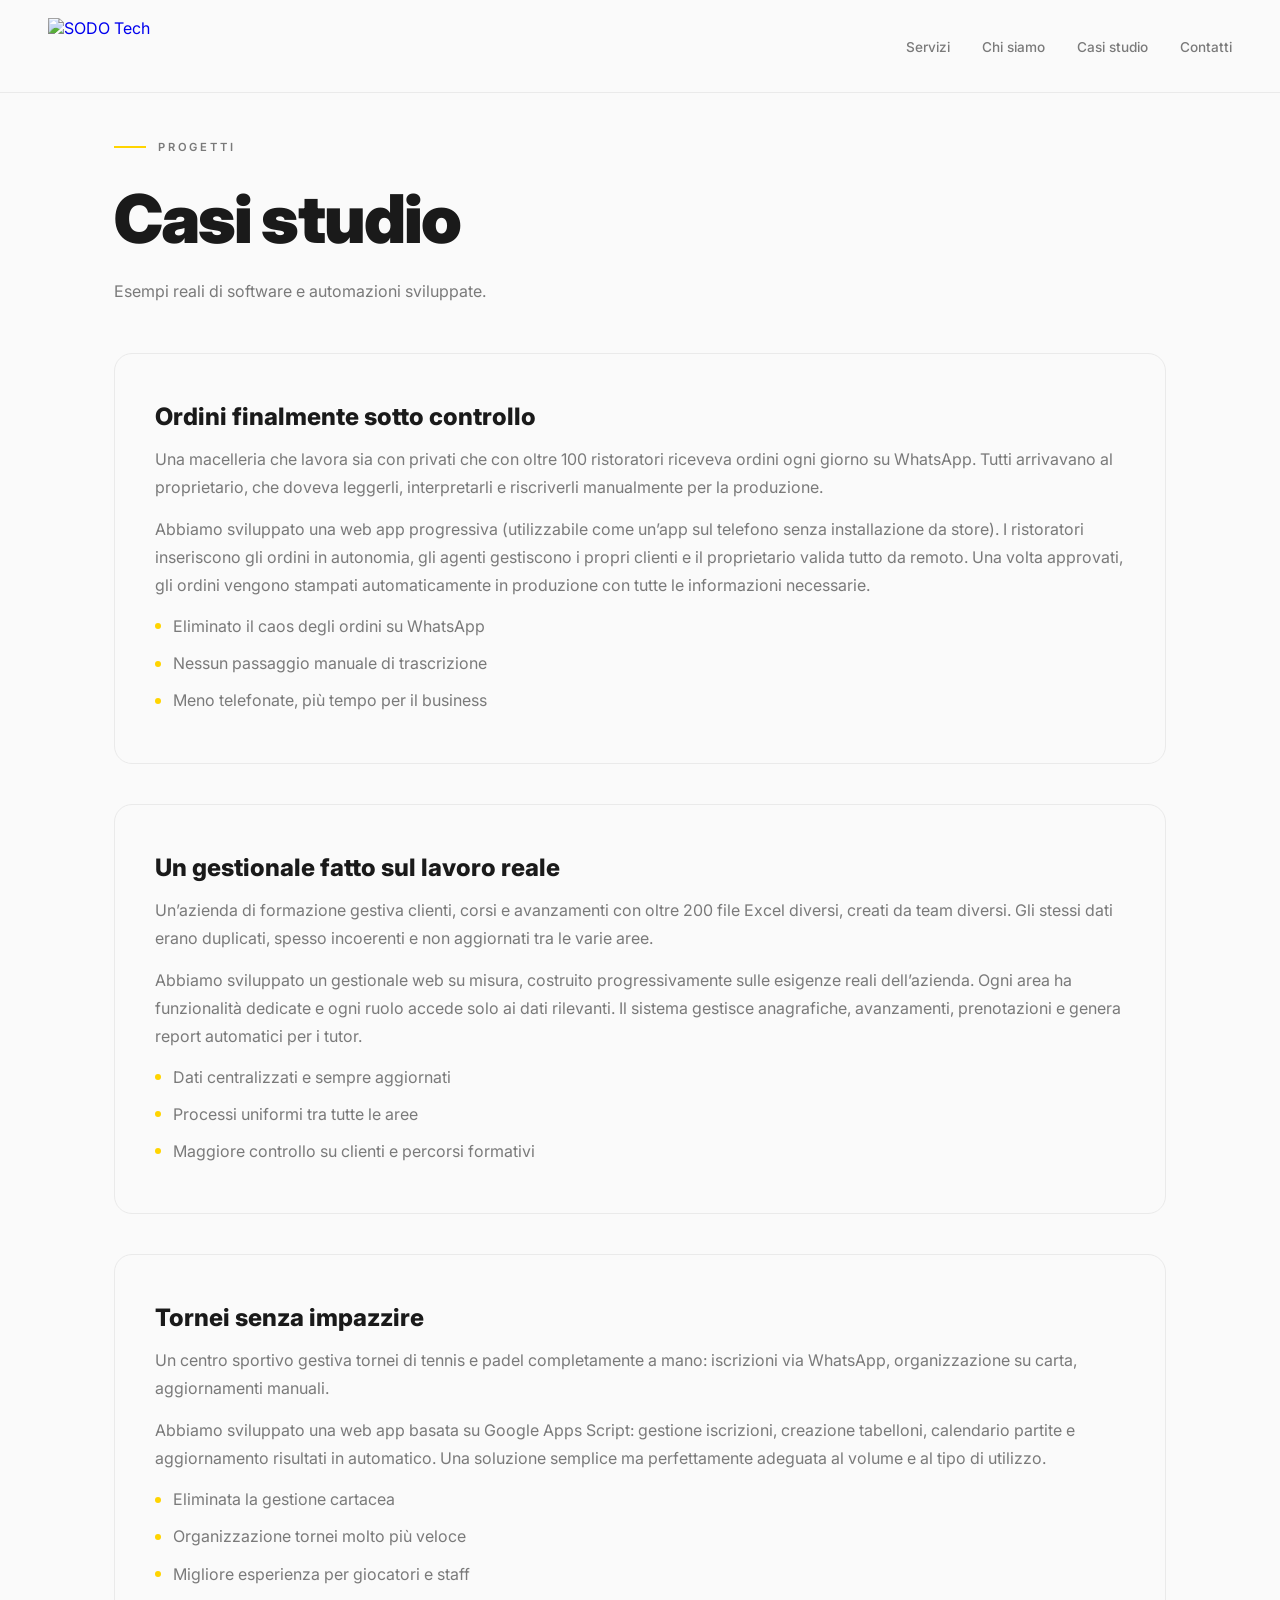
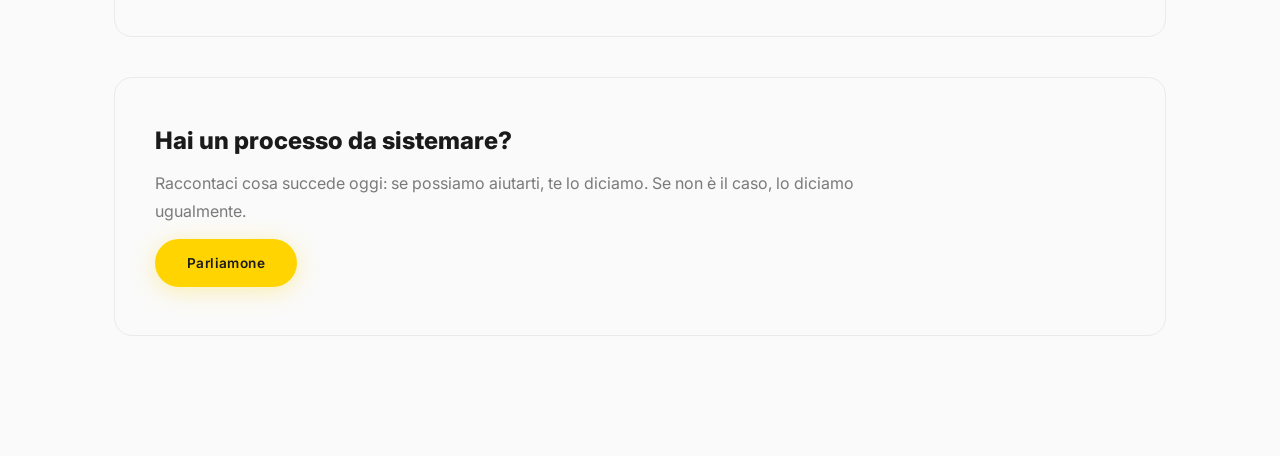
==== casi-studio.html @ fea31b79 "Add files via upload" ====
﻿<!DOCTYPE html>
<html lang="it">

<head>
    <meta charset="UTF-8" />
    <meta name="viewport" content="width=device-width, initial-scale=1.0" />
    <title>Casi studio — SODO Tech</title>
    <meta name="description" content="Esempi reali di software e automazioni SODO Tech: gestione ordini, reportistica automatica e flussi su misura." />
    <meta property="og:title" content="Casi studio — SODO Tech" />
    <meta property="og:description" content="Progetti concreti: web app per ordini, automazioni report e soluzioni cucite sul processo." />
    <meta property="og:type" content="website" />
    <meta property="og:locale" content="it_IT" />
    <meta name="theme-color" content="#FFD400" />
    <link rel="stylesheet" href="style.css" />
</head>

<body>

    <div class="cursor" id="cursor"></div>
    <div class="cursor-ring" id="cursorRing"></div>

    <nav>
        <a href="index.html" class="logo">
            <img src="https://i.imgur.com/THmPoYC.png" alt="SODO Tech" />
        </a>

        <ul class="nav-links">
            <li><a href="servizi.html">Servizi</a></li>
            <li><a href="chisiamo.html">Chi siamo</a></li>
            <li><a href="casi-studio.html">Casi studio</a></li>
            <li><a href="index.html#cta">Contatti</a></li>
        </ul>

        <div class="menu-toggle" id="menuToggle">
            <span></span>
            <span></span>
        </div>
    </nav>

    <div class="mobile-menu" id="mobileMenu">
        <a href="servizi.html">Servizi</a>
        <a href="chisiamo.html">Chi siamo</a>
        <a href="casi-studio.html">Casi studio</a>
        <a href="index.html#cta">Contatti</a>
    </div>


    <main class="page">

        <header class="page-hero">

            <div class="section-label">Progetti</div>

            <h1 class="page-title">
                Casi studio
            </h1>

            <p class="page-sub">
                Esempi reali di software e automazioni sviluppate.
            </p>

        </header>


        <section id="ordini" class="service-detail">
            <h2>Ordini finalmente sotto controllo</h2>
            <p>
                Una macelleria che lavora sia con privati che con oltre 100 ristoratori riceveva ordini ogni giorno su WhatsApp.
                Tutti arrivavano al proprietario, che doveva leggerli, interpretarli e riscriverli manualmente per la produzione.
            </p>
            <p>
                Abbiamo sviluppato una web app progressiva (utilizzabile come un’app sul telefono senza installazione da store).
                I ristoratori inseriscono gli ordini in autonomia, gli agenti gestiscono i propri clienti e il proprietario valida tutto da remoto.
                Una volta approvati, gli ordini vengono stampati automaticamente in produzione con tutte le informazioni necessarie.
            </p>
            <ul class="bullets">
                <li>Eliminato il caos degli ordini su WhatsApp</li>
                <li>Nessun passaggio manuale di trascrizione</li>
                <li>Meno telefonate, più tempo per il business</li>
            </ul>
        </section>

        <section id="gestionale" class="service-detail">
            <h2>Un gestionale fatto sul lavoro reale</h2>
            <p>
                Un’azienda di formazione gestiva clienti, corsi e avanzamenti con oltre 200 file Excel diversi, creati da team diversi.
                Gli stessi dati erano duplicati, spesso incoerenti e non aggiornati tra le varie aree.
            </p>
            <p>
                Abbiamo sviluppato un gestionale web su misura, costruito progressivamente sulle esigenze reali dell’azienda.
                Ogni area ha funzionalità dedicate e ogni ruolo accede solo ai dati rilevanti.
                Il sistema gestisce anagrafiche, avanzamenti, prenotazioni e genera report automatici per i tutor.
            </p>
            <ul class="bullets">
                <li>Dati centralizzati e sempre aggiornati</li>
                <li>Processi uniformi tra tutte le aree</li>
                <li>Maggiore controllo su clienti e percorsi formativi</li>
            </ul>
        </section>

        <section id="tornei" class="service-detail">
            <h2>Tornei senza impazzire</h2>
            <p>
                Un centro sportivo gestiva tornei di tennis e padel completamente a mano:
                iscrizioni via WhatsApp, organizzazione su carta, aggiornamenti manuali.
            </p>
            <p>
                Abbiamo sviluppato una web app basata su Google Apps Script:
                gestione iscrizioni, creazione tabelloni, calendario partite e aggiornamento risultati in automatico.
                Una soluzione semplice ma perfettamente adeguata al volume e al tipo di utilizzo.
            </p>
            <ul class="bullets">
                <li>Eliminata la gestione cartacea</li>
                <li>Organizzazione tornei molto più veloce</li>
                <li>Migliore esperienza per giocatori e staff</li>
            </ul>
        </section>

        <section class="service-detail highlight">
            <h2>Hai un processo da sistemare?</h2>
            <p class="page-sub">
                Raccontaci cosa succede oggi: se possiamo aiutarti, te lo diciamo.
                Se non è il caso, lo diciamo ugualmente.
            </p>
            <a class="btn btn-primary" href="index.html#cta">Parliamone</a>
        </section>

    </main>


    <script src="script.js"></script>

</body>

</html>
---- style.css ----
﻿@import url('https://api.fontshare.com/v2/css?f[]=satoshi@700,900,400&display=swap');
@import url('https://fonts.googleapis.com/css2?family=Inter:wght@300;400;500;600&display=swap');

:root {
  --c-yellow: #FFD400;
  --c-black: #1A1A1A;
  --c-white: #FAFAFA;
  --c-gray-l: #EAEAEA;
  --c-gray-m: #7A7A7A;
  --c-petrol: #0A2540;

  --c1: var(--c-yellow);
  --c2: var(--c-petrol);
  --c3: var(--c-petrol);
  --c4: var(--c-yellow);
  --c5: var(--c-yellow);
  --c6: var(--c-petrol);

  --bg: var(--c-white);
  --fg: var(--c-black);

  --font-title: 'Satoshi', 'Inter', sans-serif;
  --font-body: 'Inter', sans-serif;

  --mono: var(--font-body);
  --sans: var(--font-body);
  --display: var(--font-title);
}

*,
*::before,
*::after {
  margin: 0;
  padding: 0;
  box-sizing: border-box;
}

html {
  scroll-behavior: smooth;
}

body {
  background: var(--bg);
  color: var(--fg);
  font-family: var(--font-body);
  overflow-x: hidden;

}

/* CUSTOM CURSOR */
.cursor,
.cursor-ring {
  display: none;
}

/* NAV */
nav {
  position: fixed;
  top: 0;
  left: 0;
  right: 0;
  z-index: 100;
  padding: 18px 48px;
  display: flex;
  justify-content: space-between;
  align-items: center;
  background: rgba(250, 250, 250, 0.92);
  backdrop-filter: blur(14px);
  border-bottom: 1px solid var(--c-gray-l);
}

.logo {
  display: inline-flex;
  align-items: center;
  gap: 12px;
  text-decoration: none;
}

.logo img {
  height: 56px;
  width: auto;
  display: block;
}

.nav-links {
  display: flex;
  gap: 32px;
  list-style: none;
}

.nav-links a {
  font-family: var(--font-body);
  font-size: 0.85rem;
  font-weight: 500;
  color: var(--c-gray-m);
  text-decoration: none;
  transition: color 0.2s;
}

.nav-links a:hover {
  color: var(--fg);
}

/* HERO */
#hero {
  height: 100vh;
  display: flex;
  flex-direction: column;
  justify-content: center;
  align-items: center;
  position: relative;
  overflow: hidden;

  /* ✅ FIX: header fixed non copre più il titolo */
  padding-top: 160px;
}

.hero-bg {
  position: absolute;
  inset: 0;
  background: var(--c-white);
}

.hero-bg::after {
  content: '';
  position: absolute;
  inset: 0;
  background-image: url("data:image/svg+xml,%3Csvg viewBox='0 0 512 512' xmlns='http://www.w3.org/2000/svg'%3E%3Cfilter id='n'%3E%3CfeTurbulence type='fractalNoise' baseFrequency='0.75' numOctaves='4' stitchTiles='stitch'/%3E%3C/filter%3E%3Crect width='100%25' height='100%25' filter='url(%23n)' opacity='0.02'/%3E%3C/svg%3E");
  opacity: 0.3;
  pointer-events: none;
}

.blob {
  position: absolute;
  border-radius: 50%;
  filter: blur(120px);
  opacity: 0.10;
  animation: float 10s ease-in-out infinite;
}

.blob-1 {
  width: 600px;
  height: 600px;
  background: var(--c-yellow);
  top: -150px;
  left: -100px;
}

.blob-2 {
  width: 400px;
  height: 400px;
  background: var(--c-petrol);
  bottom: -100px;
  right: -50px;
  animation-delay: -4s;
}

.blob-3 {
  width: 300px;
  height: 300px;
  background: var(--c-yellow);
  top: 50%;
  left: 50%;
  animation-delay: -7s;
  opacity: 0.06;
}

@keyframes float {

  0%,
  100% {
    transform: translate(0, 0) scale(1);
  }

  33% {
    transform: translate(30px, -30px) scale(1.05);
  }

  66% {
    transform: translate(-20px, 20px) scale(0.95);
  }
}

.blob-3 {
  animation-name: float3;
}

@keyframes float3 {

  0%,
  100% {
    transform: translate(-50%, -50%) scale(1);
  }

  50% {
    transform: translate(-50%, -55%) scale(1.1);
  }
}

@media (max-width: 600px) {
  .hero-title {
    font-size: 3rem;
  }

  #hero {
    padding-top: 120px;
  }

  .hero-sub {
    margin-bottom: 32px;
  }
}

.hero-content {
  position: relative;
  z-index: 2;
  text-align: center;
  padding: 0 24px;
}

.hero-title {
  font-family: var(--font-title);
  font-weight: 900;
  font-size: clamp(4rem, 12vw, 11rem);
  line-height: 0.92;
  letter-spacing: -0.03em;
  margin-bottom: 28px;
  color: var(--fg);
}

.hero-title .line {
  display: block;
  overflow: hidden;
}

.hero-title .line span {
  display: block;
  opacity: 0;
  transform: translateY(110%);
  animation: slideUp 0.9s cubic-bezier(0.16, 1, 0.3, 1) forwards;
}

.hero-title .line:nth-child(1) span {
  animation-delay: 0.5s;
}

.hero-title .line:nth-child(2) span {
  animation-delay: 0.65s;
}

.hero-title .line:nth-child(3) span {
  animation-delay: 0.8s;
}

.word-colored {
  color: var(--c-yellow);
  -webkit-text-fill-color: var(--c-yellow);
}

.hero-sub {
  font-family: var(--font-body);
  font-size: clamp(1rem, 2vw, 1.2rem);
  color: var(--c-gray-m);
  max-width: 560px;
  margin: 0 auto 56px;
  line-height: 1.65;
  opacity: 0;
  animation: fadeUp 0.8s 1.1s forwards;
}

.hero-cta {
  display: inline-flex;
  gap: 16px;
  opacity: 0;
  animation: fadeUp 0.8s 1.3s forwards;
}

.btn {
  font-family: var(--font-body);
  font-size: 0.85rem;
  font-weight: 600;
  letter-spacing: 0.03em;
  padding: 16px 32px;
  border-radius: 100px;
  text-decoration: none;
  transition: transform 0.2s, box-shadow 0.2s;
  display: inline-block;
}

.btn:hover {
  transform: translateY(-3px);
}

.btn-primary {
  background: var(--c-yellow);
  color: var(--fg);
  box-shadow: 0 4px 24px rgba(255, 212, 0, 0.3);
}

.btn-primary:hover {
  box-shadow: 0 8px 48px rgba(255, 212, 0, 0.45);
}

.btn-ghost {
  border: 1.5px solid var(--c-gray-l);
  color: var(--fg);
  background: transparent;
}

.btn-ghost:hover {
  border-color: var(--c-gray-m);
}

@keyframes slideUp {
  to {
    opacity: 1;
    transform: translateY(0);
  }
}

@keyframes fadeUp {
  from {
    opacity: 0;
    transform: translateY(20px);
  }

  to {
    opacity: 1;
    transform: translateY(0);
  }
}

/* MARQUEE */
.marquee-section {
  padding: 28px 0;
  border-top: 1px solid var(--c-gray-l);
  border-bottom: 1px solid var(--c-gray-l);
  overflow: hidden;
}

.marquee-track {
  display: flex;
  gap: 48px;
  animation: marquee 20s linear infinite;
  width: max-content;
}

.marquee-section:hover .marquee-track {
  animation-play-state: paused;
}

.marquee-item {
  display: flex;
  align-items: center;
  gap: 16px;
  font-family: var(--font-title);
  font-weight: 700;
  font-size: 0.8rem;
  letter-spacing: 0.12em;
  text-transform: uppercase;
  color: var(--c-gray-m);
  white-space: nowrap;
}

.marquee-dot {
  width: 6px;
  height: 6px;
  border-radius: 50%;
  background: var(--c-yellow) !important;
}

@keyframes marquee {
  from {
    transform: translateX(0);
  }

  to {
    transform: translateX(-50%);
  }
}

/* SERVICES */
#services {
  padding: 120px 48px;
  max-width: 1400px;
  margin: 0 auto;
}

.section-label {
  font-family: var(--font-body);
  font-size: 0.7rem;
  font-weight: 600;
  letter-spacing: 0.25em;
  text-transform: uppercase;
  color: var(--c-gray-m);
  margin-bottom: 24px;
  display: flex;
  align-items: center;
  gap: 12px;
}

.section-label::before {
  content: '';
  width: 32px;
  height: 2px;
  background: var(--c-yellow);
}

.section-title {
  font-family: var(--font-title);
  font-weight: 900;
  font-size: clamp(2.5rem, 6vw, 5rem);
  line-height: 1.0;
  letter-spacing: -0.03em;
  margin-bottom: 80px;
  color: var(--fg);
}

.services-grid {
  display: grid;
  grid-template-columns: repeat(3, 1fr);
  gap: 2px;
}

.service-card {
  padding: 48px 40px;
  border: 1px solid var(--c-gray-l);
  position: relative;
  overflow: hidden;
  cursor: pointer;
  background: var(--c-white);
  opacity: 0;
  transform: translateY(60px);
  transition: opacity 0.7s ease, transform 0.7s cubic-bezier(0.16, 1, 0.3, 1), border-color 0.3s, background 0.3s;
}

.service-card.visible {
  opacity: 1;
  transform: translateY(0);
}

.service-card:hover {
  border-color: var(--c-yellow);
  background: #FFFBF0;
}

.service-num {
  font-family: var(--font-body);
  font-size: 0.65rem;
  font-weight: 500;
  letter-spacing: 0.2em;
  color: var(--c-gray-m);
  margin-bottom: 24px;
}

.service-icon {
  width: 48px;
  height: 48px;
  border-radius: 12px;
  margin-bottom: 24px;
  display: flex;
  align-items: center;
  justify-content: center;
  font-size: 1.5rem;
  background: var(--c-gray-l) !important;
}

.service-name {
  font-family: var(--font-title);
  font-weight: 700;
  font-size: 1.3rem;
  margin-bottom: 14px;
  line-height: 1.2;
  color: var(--fg);
}

.service-desc {
  font-family: var(--font-body);
  font-size: 0.9rem;
  line-height: 1.65;
  color: var(--c-gray-m);
}

.service-arrow {
  position: absolute;
  bottom: 40px;
  right: 40px;
  font-size: 1.2rem;
  color: var(--c-yellow);
  opacity: 0;
  transform: translate(-8px, 8px);
  transition: opacity 0.3s, transform 0.3s;
}

.service-card:hover .service-arrow {
  opacity: 1;
  transform: translate(0, 0);
}

/* PROCESS */
#process {
  padding: 120px 48px;
  position: relative;
  overflow: hidden;
  background: var(--c-gray-l);
}

.process-inner {
  max-width: 1400px;
  margin: 0 auto;
  display: grid;
  grid-template-columns: 1fr 1fr;
  gap: 80px;
  align-items: start;
}

.process-sticky {
  position: sticky;
  top: 40vh;
}

.process-step {
  padding: 48px 0;
  border-top: 1px solid rgba(26, 26, 26, 0.12);
  opacity: 0.2;
  transform: translateX(-20px);
  transition: opacity 0.5s, transform 0.5s;
}

.process-step.active {
  opacity: 1;
  transform: translateX(0);
}

@media (max-width: 900px) {

  .process-inner {
    display: block;
  }

  .process-sticky {
    position: relative;
    top: auto;
    margin-bottom: 40px;
  }

  .process-visual {
    height: auto;
  }

  .big-num {
    font-size: 4rem;
    text-decoration-thickness: 4px;
  }

}

@media (max-width: 900px) {

  .process-step {
    opacity: 1 !important;
    transform: none !important;
  }

}

.step-num {
  font-family: var(--font-body);
  font-size: 0.7rem;
  font-weight: 600;
  letter-spacing: 0.2em;
  margin-bottom: 16px;
  color: var(--c-gray-m) !important;
}

.step-title {
  font-family: var(--font-title);
  font-weight: 700;
  font-size: 1.6rem;
  margin-bottom: 12px;
  color: var(--fg);
}

.step-desc {
  font-family: var(--font-body);
  font-size: 0.9rem;
  line-height: 1.65;
  color: var(--c-gray-m);
}

.process-visual {
  display: flex;
  flex-direction: column;
  align-items: center;
  justify-content: center;
  height: 60vh;
}

.big-num {
  font-family: var(--font-title);
  font-weight: 900;
  font-size: clamp(8rem, 20vw, 18rem);
  line-height: 1;
  color: var(--fg) !important;
  text-decoration: underline;
  text-decoration-color: var(--c-yellow);
  text-decoration-thickness: 6px;
  text-underline-offset: 8px;
}

.big-num-label {
  font-family: var(--font-body);
  font-size: 0.75rem;
  font-weight: 500;
  letter-spacing: 0.2em;
  text-transform: uppercase;
  color: var(--c-gray-m);
  margin-top: 16px;
}

/* CTA */
#cta {
  padding: 120px 48px;
  position: relative;
  overflow: hidden;
  background: var(--c-white);
}

.cta-inner {
  max-width: 1400px;
  margin: 0 auto;
  background: var(--fg);
  border-radius: 24px;
  padding: 80px;
  text-align: center;
  position: relative;
  overflow: hidden;
  opacity: 0;
  transform: translateY(40px);
  transition: opacity 0.8s, transform 0.8s cubic-bezier(0.16, 1, 0.3, 1);
}

.cta-inner.visible {
  opacity: 1;
  transform: translateY(0);
}

.cta-title {
  font-family: var(--font-title);
  font-weight: 900;
  font-size: clamp(2.5rem, 6vw, 5.5rem);
  line-height: 1;
  letter-spacing: -0.03em;
  margin-bottom: 24px;
  color: var(--c-white);
}

.cta-sub {
  font-family: var(--font-body);
  font-size: 1.05rem;
  color: rgba(250, 250, 250, 0.5);
  margin-bottom: 34px;
  max-width: 560px;
  margin-left: auto;
  margin-right: auto;
  line-height: 1.65;
}

.cta-micro {
  margin-top: 18px;
  font-size: 0.85rem;
  color: rgba(250, 250, 250, 0.35);
}

.contact-form {
  display: flex;
  gap: 12px;
  max-width: 520px;
  margin: 0 auto;
}

.form-input {
  flex: 1;
  background: rgba(250, 250, 250, 0.07);
  border: 1px solid rgba(250, 250, 250, 0.15);
  border-radius: 100px;
  padding: 16px 24px;
  color: var(--c-white);
  font-family: var(--font-body);
  font-size: 0.9rem;
  outline: none;
}

.form-input:focus {
  border-color: rgba(255, 212, 0, 0.55);
  background: rgba(250, 250, 250, 0.11);
}

.form-input::placeholder {
  color: rgba(250, 250, 250, 0.3);
}

.form-label {
  font-size: 0.85rem;
  color: rgba(250, 250, 250, 0.82);
  text-align: left;
  padding-left: 6px;
}

.privacy-note {
  font-size: 0.82rem;
  line-height: 1.6;
  color: rgba(250, 250, 250, 0.7);
  text-align: left;
}

.privacy-note a,
.privacy-consent a {
  color: var(--c-yellow);
}

.privacy-consent {
  display: flex;
  align-items: flex-start;
  gap: 10px;
  font-size: 0.83rem;
  line-height: 1.5;
  color: rgba(250, 250, 250, 0.85);
  text-align: left;
}

.privacy-consent input {
  margin-top: 3px;
}

.form-error {
  min-height: 1.2em;
  font-size: 0.8rem;
  color: #ffd3d3;
  text-align: left;
}

.btn-submit {
  background: var(--c-yellow);
  color: var(--fg);
  border: none;
  border-radius: 100px;
  padding: 16px 32px;
  font-family: var(--font-body);
  font-size: 0.85rem;
  font-weight: 700;
  cursor: pointer;
  transition: transform 0.2s, box-shadow 0.2s;
  white-space: nowrap;
}

.btn-submit:hover {
  transform: translateY(-2px);
  box-shadow: 0 8px 40px rgba(255, 212, 0, 0.35);
}

/* FOOTER */
footer {
  padding: 48px;
  border-top: 1px solid var(--c-gray-l);
  display: flex;
  justify-content: space-between;
  align-items: center;
  max-width: 1400px;
  margin: 0 auto;
}

.footer-copy {
  font-family: var(--font-body);
  font-size: 0.75rem;
  color: var(--c-gray-m);
}

.footer-links {
  display: flex;
  gap: 32px;
  list-style: none;
}

.footer-links a {
  font-family: var(--font-body);
  font-size: 0.75rem;
  color: var(--c-gray-m);
  text-decoration: none;
  transition: color 0.2s;
}

.footer-links a:hover {
  color: var(--fg);
}

/* PAGES (chi siamo / servizi) */
.page {
  max-width: 1100px;
  margin: 0 auto;
  padding: 140px 24px 80px;
  /* spazio per nav fixed */
}

.page-hero {
  margin-bottom: 48px;
}

.page-title {
  font-family: var(--font-title);
  font-weight: 900;
  font-size: clamp(2.2rem, 6vw, 4.2rem);
  letter-spacing: -0.03em;
  margin: 18px 0 18px;
}

.page-sub {
  color: var(--c-gray-m);
  line-height: 1.75;
  max-width: 720px;
}

.page-block {
  padding: 34px 0;
  border-top: 1px solid var(--c-gray-l);
}

.page-block h2,
.service-detail h2 {
  font-family: var(--font-title);
  font-weight: 800;
  margin-bottom: 14px;
}

.page-block p,
.service-detail p {
  color: var(--c-gray-m);
  line-height: 1.75;
  margin-bottom: 14px;
}

.service-detail {
  padding: 34px 0;
  border-top: 1px solid var(--c-gray-l);
}

.service-detail h3 {
  font-size: 0.9rem;
  letter-spacing: 0.14em;
  text-transform: uppercase;
  color: var(--c-gray-m);
  margin: 18px 0 10px;
}

.bullets {
  list-style: none;
  display: grid;
  gap: 10px;
}

.bullets li {
  padding-left: 18px;
  position: relative;
  color: var(--c-gray-m);
  line-height: 1.7;
}

.bullets li::before {
  content: '';
  width: 6px;
  height: 6px;
  border-radius: 50%;
  background: var(--c-yellow);
  position: absolute;
  left: 0;
  top: 0.65em;
}

.highlight {
  background: #FFFBF0;
  border-radius: 18px;
  padding: 28px 24px;
  border: 1px solid rgba(255, 212, 0, 0.35);
}

.big-quote {
  font-family: var(--font-title);
  font-weight: 900;
  font-size: clamp(1.6rem, 4vw, 2.6rem);
  color: var(--fg);
  line-height: 1.1;
  margin: 12px 0 18px;
}

/* RESPONSIVE */
@media (max-width: 900px) {
  .services-grid {
    grid-template-columns: 1fr;
  }

  .process-inner {
    grid-template-columns: 1fr;
  }

  .process-sticky {
    position: relative;
    top: auto;
  }

  nav {
    padding: 16px 18px;
  }

  .nav-links {
    display: none;
  }

  footer {
    flex-direction: column;
    gap: 24px;
  }

  .cta-inner {
    padding: 54px 22px;
  }

  .contact-form {
    flex-direction: column;
  }

  .btn-submit {
    width: 100%;
  }
}

/* HAMBURGER */
.menu-toggle {
  display: none;
  flex-direction: column;
  gap: 6px;
  cursor: pointer;
}

.menu-toggle span {
  width: 28px;
  height: 2px;
  background: var(--fg);
  transition: all 0.3s ease;
}

/* MOBILE MENU */
.mobile-menu {
  position: fixed;
  inset: 0;
  background: var(--bg);
  display: flex;
  flex-direction: column;
  justify-content: center;
  align-items: center;
  gap: 40px;
  transform: translateY(-100%);
  transition: transform 0.4s cubic-bezier(0.16, 1, 0.3, 1);
  z-index: 99;
}

.mobile-menu a {
  font-family: var(--font-title);
  font-size: 2rem;
  text-decoration: none;
  color: var(--fg);
}

.mobile-menu.active {
  transform: translateY(0);
}

@media (max-width: 900px) {
  .nav-links {
    display: none;
  }

  .menu-toggle {
    display: flex;
  }
}

.service-detail {
  padding: 48px 40px;
  border: 1px solid var(--c-gray-l);
  border-radius: 18px;
  margin-bottom: 40px;
  background: var(--c-white);
  opacity: 0;
  transform: translateY(40px);
  transition: opacity 0.6s ease, transform 0.6s ease;
}

.service-detail.visible {
  opacity: 1;
  transform: translateY(0);
}

.service-detail:hover {
  border-color: var(--c-yellow);
  background: #FFFBF0;
}

/* Disattiva custom cursor su dispositivi touch */
@media (hover: none),
(pointer: coarse) {

  .cursor,
  .cursor-ring {
    display: none !important;
  }

  body {
    cursor: auto !important;
  }
}

@media (max-width: 900px) {
  .logo img {
    height: 120px;
  }

  nav {
    padding: 18px 20px;
  }
}

@media (max-width: 600px) {

  #hero {
    padding-top: 120px;
    height: auto;
    min-height: 100vh;
  }

  .hero-title {
    font-size: 2.6rem;
    line-height: 1.05;
    letter-spacing: -0.02em;
  }

  .hero-title .line span {
    transform: translateY(0);
    opacity: 1;
    animation: none;
  }

  .hero-sub {
    font-size: 0.95rem;
    margin-bottom: 32px;
  }

  .hero-cta {
    flex-direction: column;
    width: 100%;
  }

  .btn {
    width: 100%;
    text-align: center;
  }
}

.problem-section {
  padding: 120px 48px;
  max-width: 1100px;
  margin: auto;
}

.problem-grid {
  display: grid;
  grid-template-columns: repeat(2, 1fr);
  gap: 24px;
  margin-top: 40px;
}

.problem-card {
  padding: 24px;
  border: 1px solid #ddd;
  border-radius: 12px;
  font-weight: 500;
}

.problem-footer {
  margin-top: 30px;
  color: #666;
}

.process-grid {
  display: grid;
  grid-template-columns: repeat(2, 1fr);
  gap: 40px;
  max-width: 1100px;
  margin: auto;
}

.process-card {
  padding: 30px;
  border: 1px solid #eee;
  border-radius: 14px;
}

.case-grid {
  display: grid;
  grid-template-columns: repeat(2, 1fr);
  gap: 40px;
  max-width: 1200px;
  margin: auto;
}

.case-card img {
  width: 100%;
  border-radius: 12px;
  margin-bottom: 15px;
}

.contact-form {
  max-width: 600px;
  margin: auto;
  display: flex;
  flex-direction: column;
  gap: 16px;
}

.contact-form input,
.contact-form textarea {
  padding: 16px;
  border-radius: 10px;
  border: 1px solid #ddd;
}

.workflow-slider {
  overflow-x: auto;
  padding-top: 40px;
}

.workflow-track {
  display: flex;
  gap: 40px;
  width: max-content;
}

.workflow-card {
  width: 420px;
  border: 1px solid var(--c-gray-l);
  border-radius: 18px;
  padding: 40px;
  background: white;
  flex-shrink: 0;
}

.workflow-card h3 {
  font-family: var(--font-title);
  margin-bottom: 20px;
}

.workflow-card p {
  color: var(--c-gray-m);
  line-height: 1.7;
}

.use-cases-grid {
  display: grid;
  grid-template-columns: repeat(3, minmax(0, 1fr));
  gap: 28px;
  margin-top: 52px;
}

.use-case-card {
  display: flex;
  flex-direction: column;
  gap: 16px;
  height: 100%;
  border: 1px solid var(--c-gray-l);
  border-radius: 18px;
  background: #fff;
  padding: 32px;
  transition: transform .25s ease, box-shadow .25s ease, border-color .25s ease;
}

.use-case-card:hover {
  transform: translateY(-6px);
  border-color: var(--c-yellow);
  box-shadow: 0 16px 35px rgba(18, 20, 22, 0.08);
}

.use-case-title {
  font-family: var(--font-title);
  font-size: 1.35rem;
  line-height: 1.25;
}

.use-case-description {
  color: var(--c-gray-m);
  line-height: 1.7;
}

.use-case-points {
  margin: 0;
  padding-left: 18px;
  color: var(--c-dark);
  display: grid;
  gap: 10px;
  line-height: 1.6;
}

.use-case-cta {
  margin-top: auto;
  width: fit-content;
}

@media (max-width: 1100px) {
  .use-cases-grid {
    grid-template-columns: repeat(2, minmax(0, 1fr));
  }
}

@media (max-width: 760px) {
  .use-cases-grid {
    grid-template-columns: 1fr;
    gap: 20px;
  }

  .use-case-card {
    padding: 24px;
  }
}
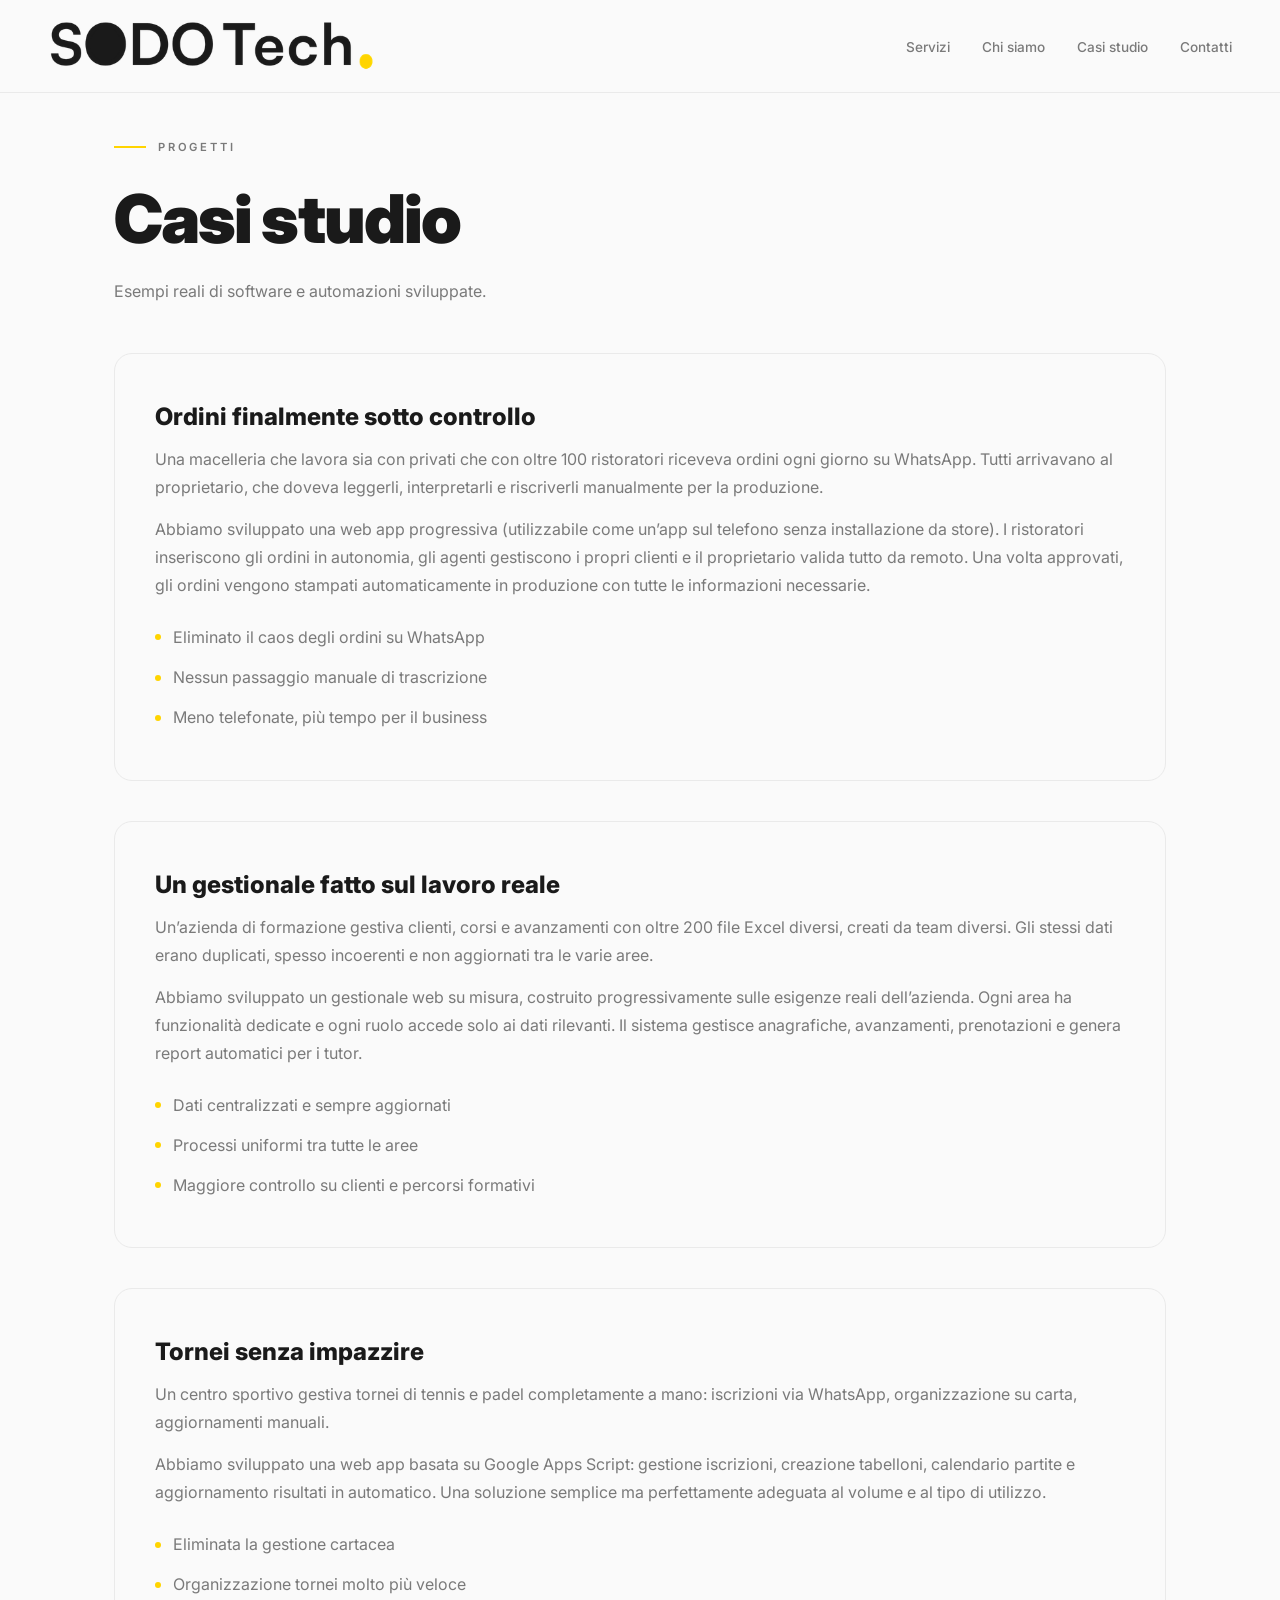
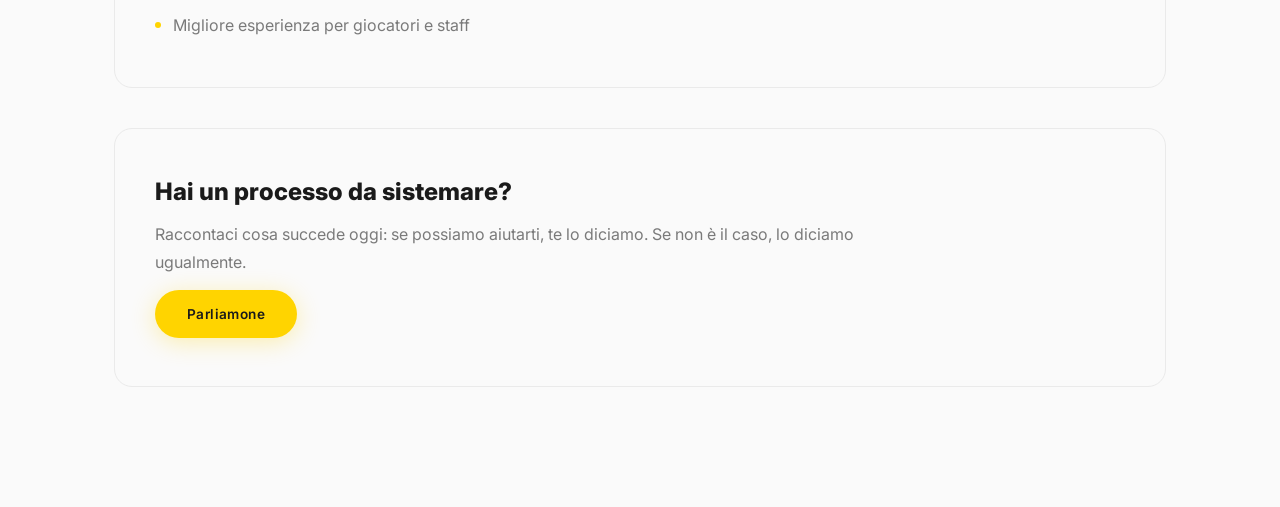
==== commit 75199f92: "Use home logo on case studies page" ====
--- a/casi-studio.html
+++ b/casi-studio.html
@@ -1,4 +1,4 @@
-﻿<!DOCTYPE html>
+<!DOCTYPE html>
 <html lang="it">
 
 <head>
@@ -20,8 +20,11 @@
     <div class="cursor-ring" id="cursorRing"></div>
 
     <nav>
-        <a href="index.html" class="logo">
-            <img src="https://i.imgur.com/THmPoYC.png" alt="SODO Tech" />
+        <a href="index.html" class="logo index-logo">
+            <picture>
+                <source media="(max-width: 900px)" srcset="https://i.imgur.com/SOgBfK8.png" />
+                <img src="logo.png" alt="SODO Tech" />
+            </picture>
         </a>
 
         <ul class="nav-links">
--- a/style.css
+++ b/style.css
@@ -758,6 +758,12 @@
   transform: translateY(-2px);
   box-shadow: 0 8px 40px rgba(255, 212, 0, 0.35);
 }
+.btn-submit:disabled {
+  opacity: 0.7;
+  cursor: not-allowed;
+  transform: none !important;
+  box-shadow: none !important;
+}
 
 /* FOOTER */
 footer {
@@ -855,7 +861,8 @@
 .bullets {
   list-style: none;
   display: grid;
-  gap: 10px;
+  gap: 13px;
+  margin-top: 25px; /* questo crea respiro prima della lista */
 }
 
 .bullets li {
@@ -1024,12 +1031,20 @@
     height: 120px;
   }
 
+  .index-logo img {
+    height: 72px;
+  }
+
   nav {
     padding: 18px 20px;
   }
 }
 
 @media (max-width: 600px) {
+
+  .index-logo img {
+    height: 64px;
+  }
 
   #hero {
     padding-top: 120px;
@@ -1229,3 +1244,5 @@
     padding: 24px;
   }
 }
+
+
